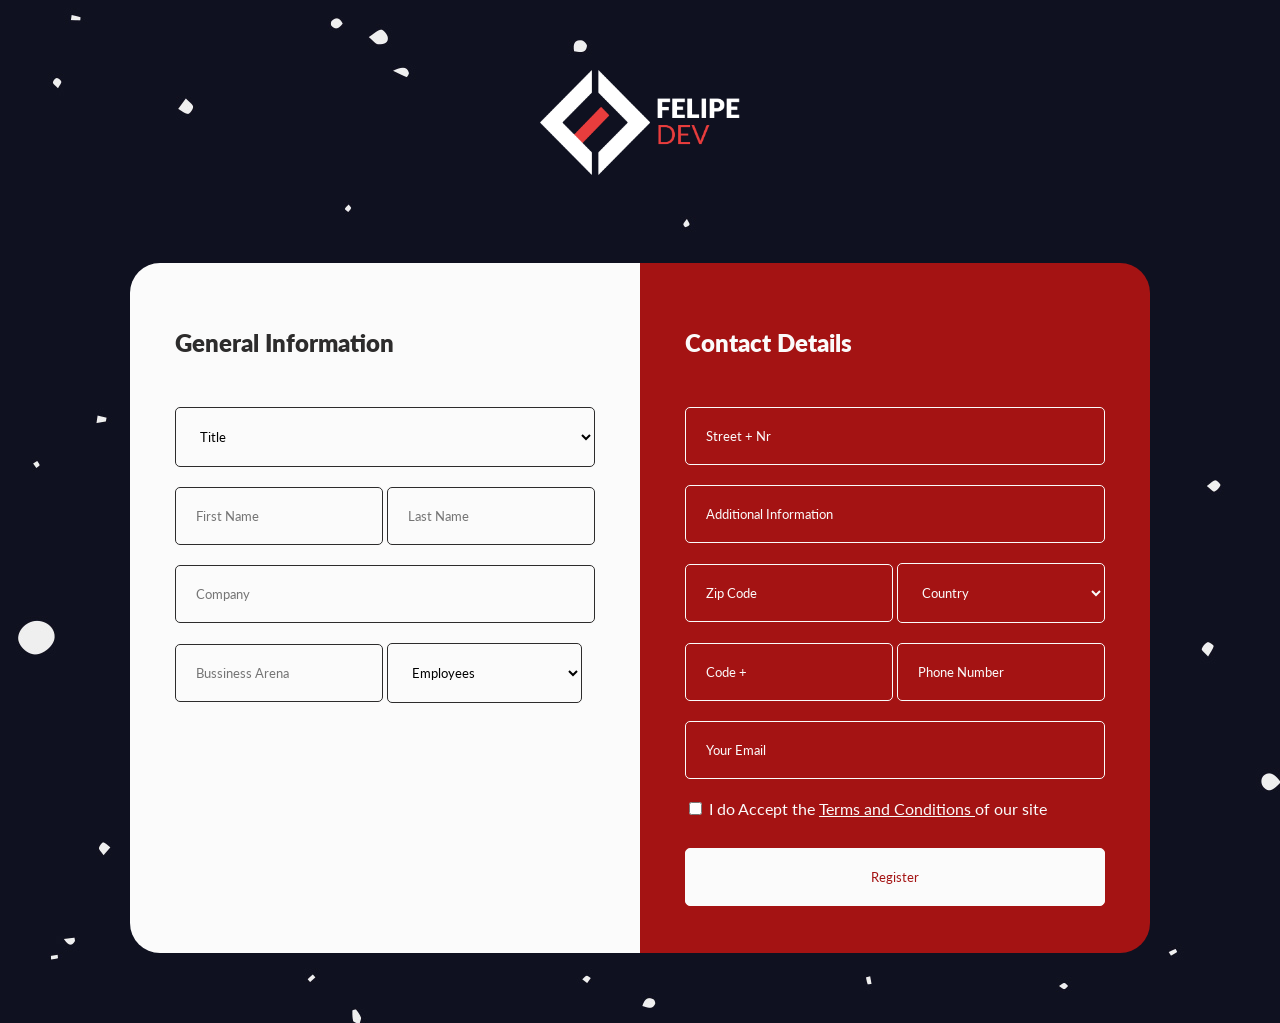
==== frontend/src/styles/pages/signup.html @ 80074f7f "Created initial package structure, classes, archives and scripts" ====
<!DOCTYPE html>
<html lang="en">
<head>
    <meta charset="UTF-8">
    <meta name="viewport" content="width=device-width, initial-scale=1.0">
    <link rel="icon" type="image/x-icon" href="../../assets/img/logo/favicon.png">
    <link rel="stylesheet" type="text/css" href="../global.css">
    <link rel="stylesheet" type="text/css" href="../signup.css">
    <link rel="preconnect" href="https://fonts.googleapis.com">
    <link rel="preconnect" href="https://fonts.gstatic.com" crossorigin>
    <link href="https://fonts.googleapis.com/css2?family=Lato:ital,wght@0,100;0,300;0,400;0,700;0,900;1,100;1,300;1,400;1,700;1,900&family=Poppins:ital,wght@0,100;0,200;0,300;0,400;0,500;0,600;0,700;0,800;0,900;1,100;1,200;1,300;1,400;1,500;1,600;1,700;1,800;1,900&family=Smooch+Sans:wght@100..900&display=swap" rel="stylesheet">
    <title>Sign Up - Felipe Dev</title>
</head>
<body>

    <header class="container_logo">
        <a href="../../../index.html">
            <img src="../../assets/img/logo/Felipe Dev Logo transp white.png" class="logo" alt="FelipeDEV Logo">
        </a>
    </header>

    <main>
        <div class="ge_info">
            <h2> General Information</h2>
            <form method="post" class="geform">
                    <select name="titles" class="title">
                        <option value="" disabled selected>Title</option>
                        <option value="Mr.">Mr.</option>
                        <option value="Ms.">Ms.</option>
                        <option value="Mrs.">Mrs.</option>
                        <option value="Miss.">Miss</option>
                        <option value="none">None</option>
                    </select>

                    <br>

                    <input type="text" required placeholder="First Name" name="name" class="name">

                    <input type="text" required placeholder="Last Name" name="last name" class="lname">

                    <br>

                    <input type="name" required placeholder="Company" class="company">

                    <br>

                    <input name="bussiness" placeholder="Bussiness Arena" class="bussiness">

                    <select name="employees" class="employees">
                        <option value="" disabled selected>Employees</option>
                        <option value="0-50">0 - 50 Employees</option>
                        <option value="0-50">51 - 250 Employees</option>
                        <option value="0-50">251 - 600 Employees</option>
                        <option value="0-50">600 - 1000 Employees</option>
                        <option value="0-50">1000 + Employees</option>
                    </select>

                </div>
            </form>
        </div>
        <div class="ctc_details">

            <h2> Contact Details</h2>

            <form method="post" class="geform">
                
                <input type="text" name="address" required placeholder="Street + Nr" class="street">

                <br>

                <input type="text" name="address2" placeholder="Additional Information" class="adc">

                <br>

                <input type="number" name="Zip Code" required placeholder="Zip Code" maxlength="5" class="zipcode">

                <select name="Country" required class="country">
                        <option value="" disabled selected>Country</option>
                        <option value="United States">United States</option>
                        <option value="Brazil">Brazil</option>
                        <option value="Portugal">Portugal</option>
                        <option value="Canada">Canada</option>
                        <option value="Australia">Australia</option>
                    </select>

                    <br>

                    <input type="number" name="area code" required placeholder="Code +" class="areac">

                    <input type="number" name="Phone Number" required placeholder="Phone Number" class="phone">

                    <br>

                    <input type="email" name="email" required placeholder="Your Email" class="email">

                    <br>

                    <input id="remember" type="checkbox">
                    <label for="remember" class="terms">I do Accept the <a href="">Terms and Conditions </a> of our site</label>

                    <br>

                    <input type="submit" value="Register" class="signin-button">
                
            </form>
        </div>

    </main>


    
</body>
</html>
---- frontend/src/styles/global.css ----
:root {
    --primary: #E83D3D;
    --secondary: #A41313;
    --light:#fbfbfb;
    --dark-1:#2D2C2C;
    --dark-2:#525151;
    --dark-lowopacity:rgba(45, 44, 44, 0.7);
}

body {
    background-image: url('../assets/img/background/background.jpg');
    padding: 70px;
    background-color: var(--dark-1);
    display: flex;
    flex-direction: column;
    justify-content: center;
    align-items: center;
    margin: 0px;
}

* {
    box-sizing: border-box;
    font-family: "Lato", sans-serif;
    font-weight: 400;
    font-style: normal
}
---- frontend/src/styles/signup.css ----
.logo {
    width: 200px;
    margin-bottom: 85px;
}

.logo:hover {
    margin-top: -3px;
    transition: ease-in;
}

.ctc_details ::placeholder {
    color: var(--light);
}

main {
    display: flex;
    justify-content: center;
    align-items: center;
    
}

.ge_info {
    background-color: var(--light);
    color: var(--dark-1);
    padding: 5vh;
    border-radius: 30px 0 0 30px;
    height: 690px;
}

.ctc_details {
    background-color: var(--secondary);
    color: var(--light);
    padding: 5vh;
    border-radius: 0 30px 30px 0;
    height: 690px;
}

.signin-button {
    color: var(--secondary);
    background-color: var(--light);
    border-radius: 5px;
    width: 100%;
    padding: 20px;
    border: none;
    margin-bottom: 7.5px;
    margin-top: 30px;
    font-weight: 400;
}

.signin-button:hover {
    background-color: var(--secondary);
    color: var(--light);
}

h2 {
    font-family: "Lato", sans-serif;
    font-weight: 800;
    font-style: normal;
    margin-bottom: 50px;
}

a {
    color: var(--light);
    font-family: "Lato", sans-serif;
    font-weight: 400;
    font-style: normal;
}

input, select {
    padding: 20px;
    background-color: transparent;
}

.ctc_details input, .ctc_details select {
    border: var(--light) solid 1.3px;
    border-radius: 5px;
}

.ge_info input, .ge_info select {
    border: var(--dark-1) solid 1.3px;
    border-radius: 5px;
}

.title {
    width: 100%;
    margin-bottom: 20px;
}

.company {
    width: 100%;
    margin-bottom: 20px;
    margin-top: 20px;
}

.street {
    width: 100%;
    margin-bottom: 20px;
}

.adc {
    width: 100%;
    margin-bottom: 20px;
}

.zipcode,
.country {
    width: 49.5%;
    margin-bottom: 20px;
}

select.country,
select.country option {
  color: var(--light);
}

.areac,
.phone {
    width: 49.5%;
    margin-bottom: 20px;
}

.email {
    width: 100%;
    margin-bottom: 20px;
}


@media (max-width:790px){
    * {
        padding: 3vh;
        padding-top: 0;
    }

    main {
        flex-direction: column;
        height: auto;
    }

    input, select {
    padding: 10px;
    background-color: transparent;
}

h2 {
    font-family: "Lato", sans-serif;
    font-weight: 800;
    font-style: normal;
    margin-bottom: 0px;
    text-align: center;
}

.ge_info {
    background-color: var(--light);
    color: var(--dark-1);
    padding: 2vh;
    border-radius: 30px;
    height: auto;
    width: 350px;
    margin-bottom: 30px;
}

.ctc_details {
    background-color: var(--secondary);
    color: var(--light);
    padding: 2vh;
    border-radius:30px;
    height: auto;
    width: 350px;
}

.title, .name, .lname, .company, .bussiness {
    margin-bottom: 5px;
    width: 100%;
}

.employees {
    width: 100%;
}

.company {
    margin-top: 0;
}
.logo {
    width: 200px;
    margin-bottom: 0;
}

.container_logo a {
    padding: 0;
}

.street, .adc, .zipcode, .country, .areac, .phone, .email {
    width: 100%;
}

}
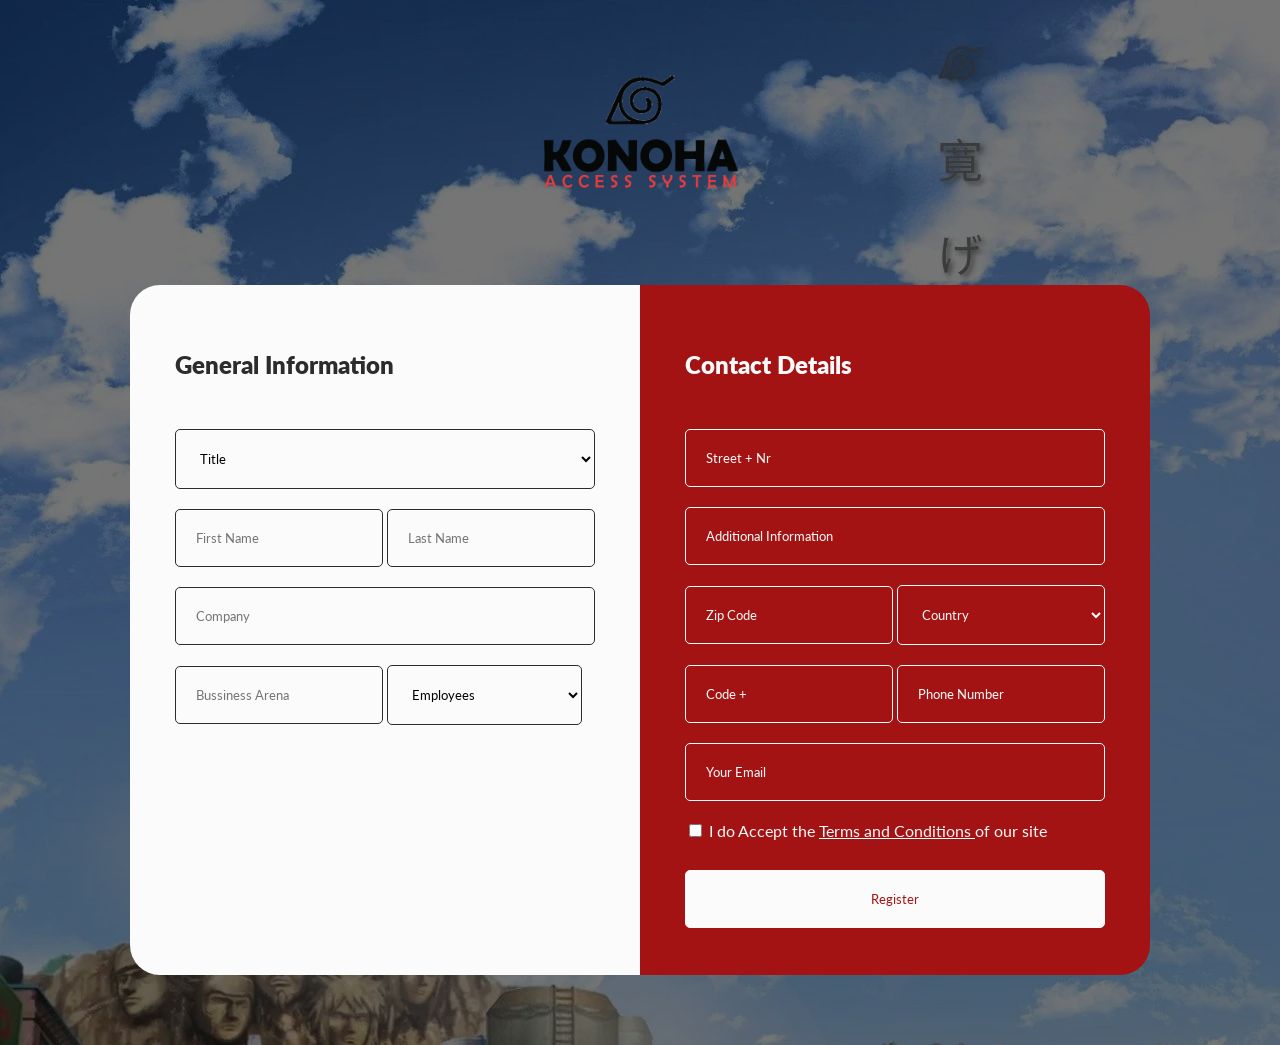
==== commit 0fc08280: "Created the frontend login page, with signup page." ====
--- a/frontend/src/styles/pages/signup.html
+++ b/frontend/src/styles/pages/signup.html
@@ -15,7 +15,7 @@
 
     <header class="container_logo">
         <a href="../../../index.html">
-            <img src="../../assets/img/logo/Felipe Dev Logo transp white.png" class="logo" alt="FelipeDEV Logo">
+            <img src="../../assets/img/logo/konohalogo.png" class="logo" alt="Konoha Access System Logo">
         </a>
     </header>
 
--- a/frontend/src/styles/global.css
+++ b/frontend/src/styles/global.css
@@ -8,7 +8,7 @@
 }
 
 body {
-    background-image: url('../assets/img/background/background.jpg');
+    background-image: url('../assets/img/background/konoha.png');
     padding: 70px;
     background-color: var(--dark-1);
     display: flex;
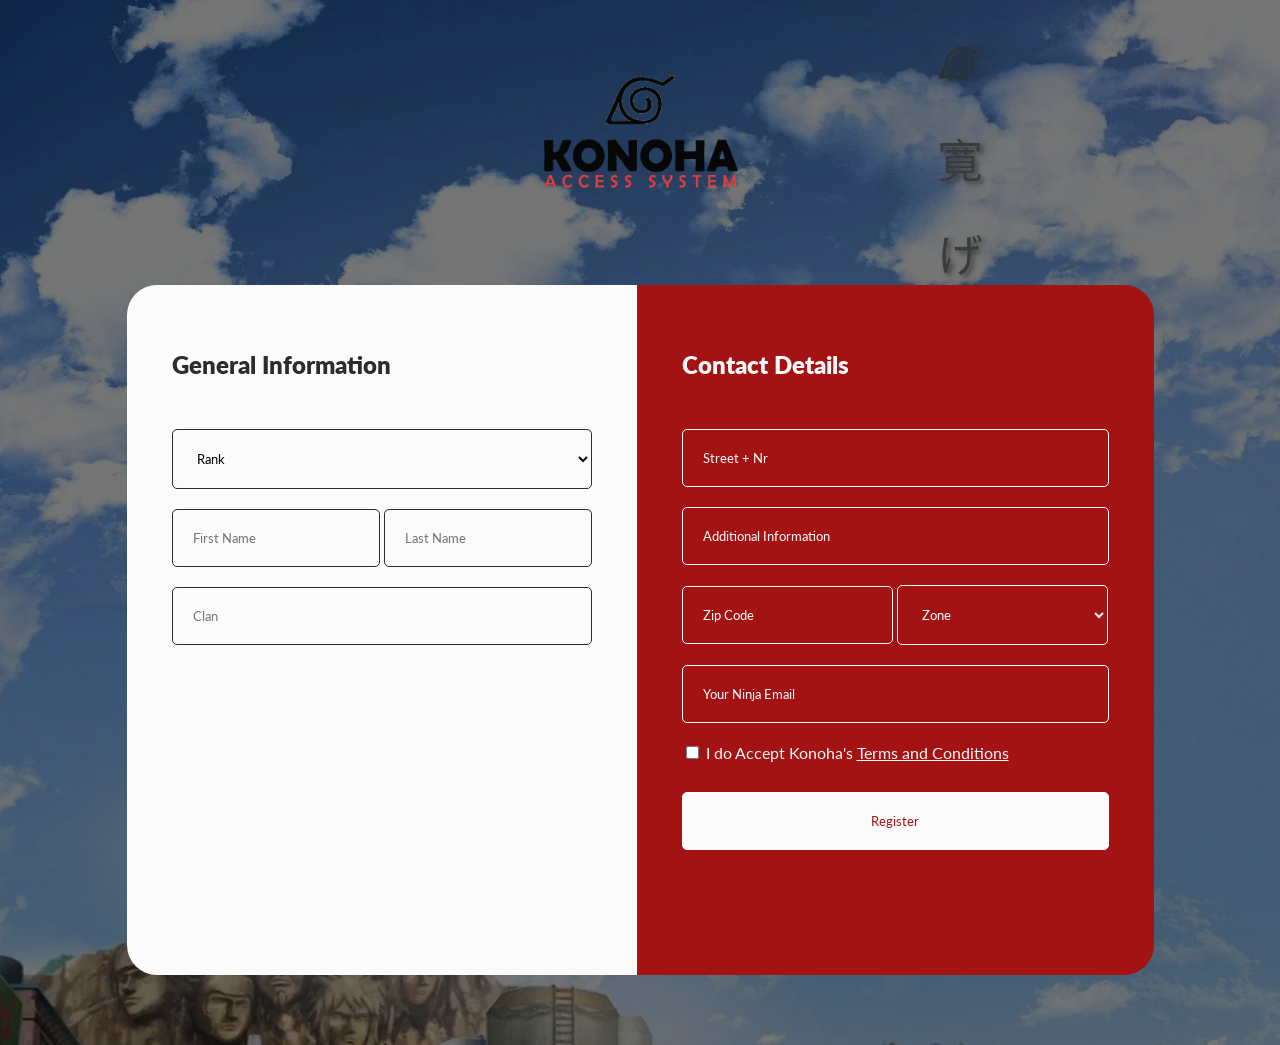
==== commit 3aae311f: "Finished the frontend (HTML/CSS) of the login page" ====
--- a/frontend/src/styles/pages/signup.html
+++ b/frontend/src/styles/pages/signup.html
@@ -23,13 +23,13 @@
         <div class="ge_info">
             <h2> General Information</h2>
             <form method="post" class="geform">
-                    <select name="titles" class="title">
-                        <option value="" disabled selected>Title</option>
-                        <option value="Mr.">Mr.</option>
-                        <option value="Ms.">Ms.</option>
-                        <option value="Mrs.">Mrs.</option>
-                        <option value="Miss.">Miss</option>
-                        <option value="none">None</option>
+                    <select name="rank" class="rank">
+                        <option value="" disabled selected>Rank</option>
+                        <option value="Genin">Genin</option>
+                        <option value="Chunin">Chunin</option>
+                        <option value="Jonin">Jonin</option>
+                        <option value="Anbu">Anbu</option>
+                        <option value="Hokage">Hokage</option>
                     </select>
 
                     <br>
@@ -40,20 +40,8 @@
 
                     <br>
 
-                    <input type="name" required placeholder="Company" class="company">
-
-                    <br>
-
-                    <input name="bussiness" placeholder="Bussiness Arena" class="bussiness">
-
-                    <select name="employees" class="employees">
-                        <option value="" disabled selected>Employees</option>
-                        <option value="0-50">0 - 50 Employees</option>
-                        <option value="0-50">51 - 250 Employees</option>
-                        <option value="0-50">251 - 600 Employees</option>
-                        <option value="0-50">600 - 1000 Employees</option>
-                        <option value="0-50">1000 + Employees</option>
-                    </select>
+                    <input type="name" required placeholder="Clan" class="clan">
+           
 
                 </div>
             </form>
@@ -74,29 +62,26 @@
 
                 <input type="number" name="Zip Code" required placeholder="Zip Code" maxlength="5" class="zipcode">
 
-                <select name="Country" required class="country">
-                        <option value="" disabled selected>Country</option>
-                        <option value="United States">United States</option>
-                        <option value="Brazil">Brazil</option>
-                        <option value="Portugal">Portugal</option>
-                        <option value="Canada">Canada</option>
-                        <option value="Australia">Australia</option>
+                <select name="Zone" required class="zone">
+                        <option value="" disabled selected>Zone</option>
+                        <option value="Hokage District">Hokage District</option>
+                        <option value="Academy District">Academy District</option>
+                        <option value="Residential District">Residential District</option>
+                        <option value="Clan Districts">Clan Districts</option>
+                        <option value="Commercial District">Commercial District</option>
+                        <option value="Shinobi Operations District">Shinobi Operations District</option>
+                        <option value="Medical District">Medical District</option>
+                        <option value="Training Grounds Zone">Training Grounds Zone</option>
                     </select>
 
                     <br>
 
-                    <input type="number" name="area code" required placeholder="Code +" class="areac">
-
-                    <input type="number" name="Phone Number" required placeholder="Phone Number" class="phone">
-
-                    <br>
-
-                    <input type="email" name="email" required placeholder="Your Email" class="email">
+                    <input type="email" name="email" required placeholder="Your Ninja Email" class="email">
 
                     <br>
 
                     <input id="remember" type="checkbox">
-                    <label for="remember" class="terms">I do Accept the <a href="">Terms and Conditions </a> of our site</label>
+                    <label for="remember" class="terms">I do Accept Konoha's <a href="">Terms and Conditions </a></label>
 
                     <br>
 
--- a/frontend/src/styles/signup.css
+++ b/frontend/src/styles/signup.css
@@ -81,12 +81,12 @@
     border-radius: 5px;
 }
 
-.title {
+.rank {
     width: 100%;
     margin-bottom: 20px;
 }
 
-.company {
+.clan {
     width: 100%;
     margin-bottom: 20px;
     margin-top: 20px;
@@ -103,21 +103,17 @@
 }
 
 .zipcode,
-.country {
+.zone {
     width: 49.5%;
     margin-bottom: 20px;
 }
 
-select.country,
-select.country option {
+select.zone,
+select.zone option {
   color: var(--light);
 }
 
-.areac,
-.phone {
-    width: 49.5%;
-    margin-bottom: 20px;
-}
+
 
 .email {
     width: 100%;
@@ -168,16 +164,13 @@
     width: 350px;
 }
 
-.title, .name, .lname, .company, .bussiness {
+.rank, .name, .lname, .clan {
     margin-bottom: 5px;
     width: 100%;
 }
 
-.employees {
-    width: 100%;
-}
 
-.company {
+.clan {
     margin-top: 0;
 }
 .logo {
@@ -189,7 +182,7 @@
     padding: 0;
 }
 
-.street, .adc, .zipcode, .country, .areac, .phone, .email {
+.street, .adc, .zipcode, .zone, .email {
     width: 100%;
 }
 
